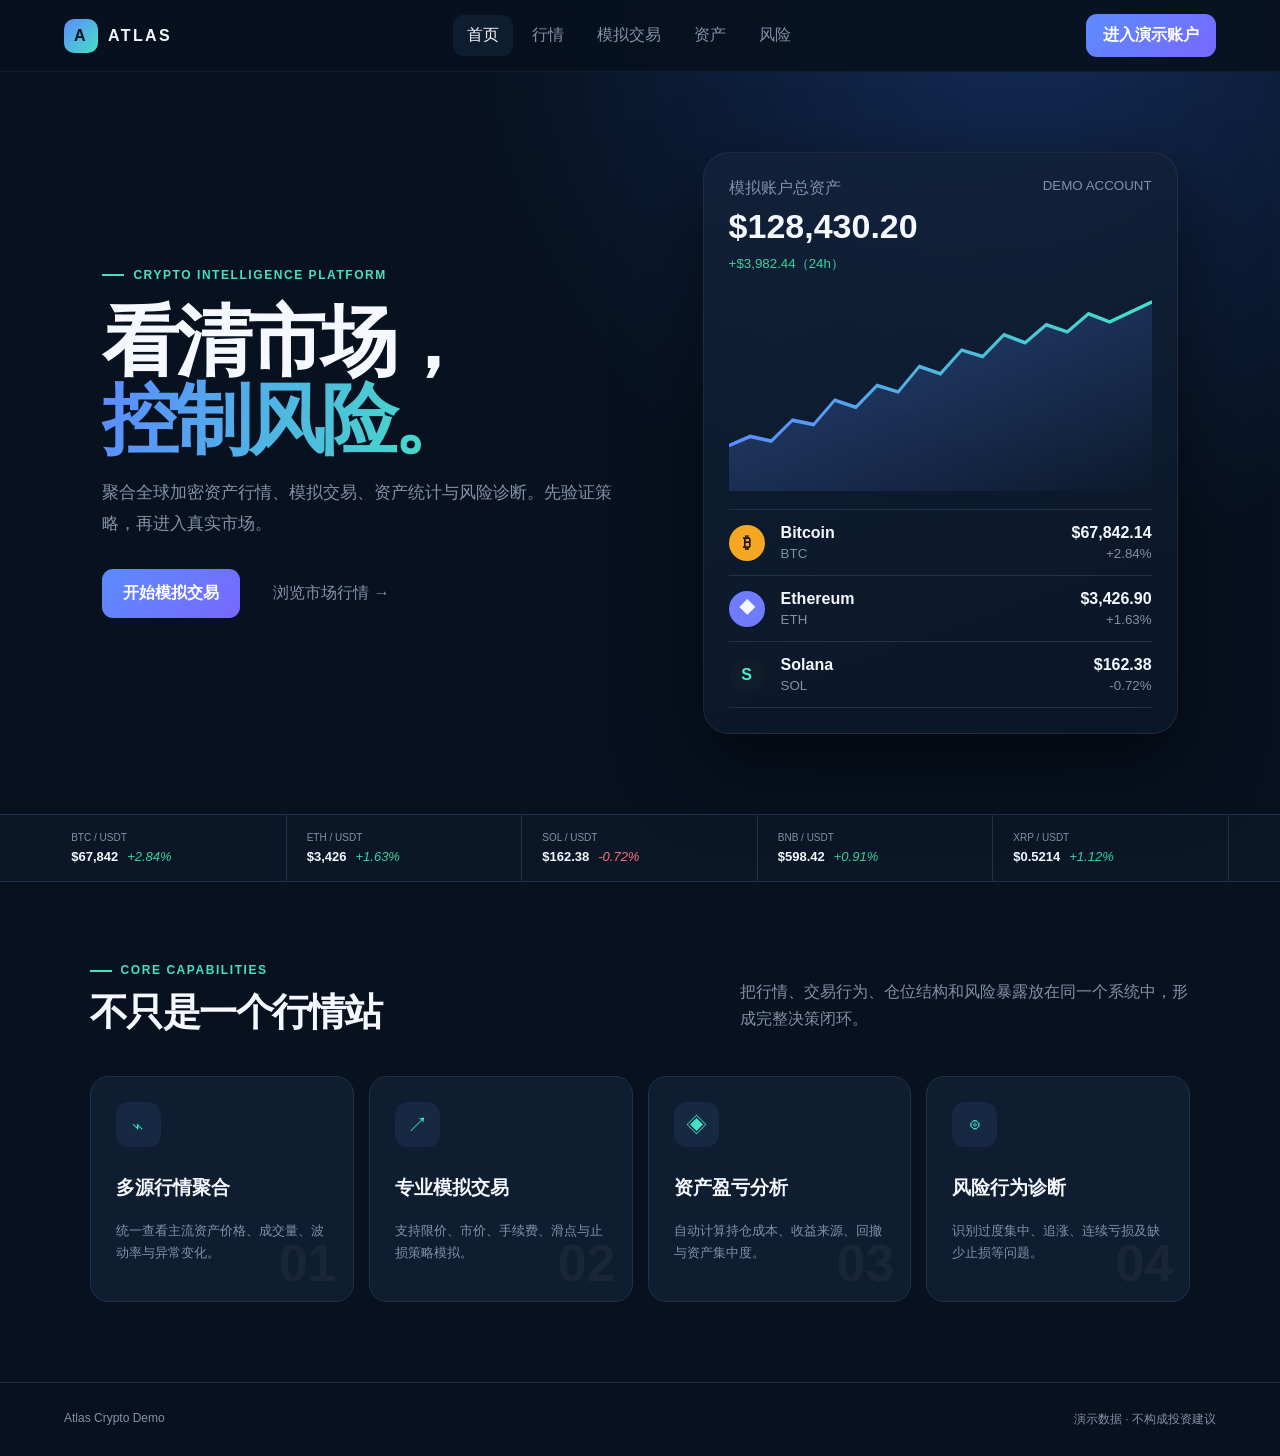
==== index.html @ f68dc1dd "Deploy Atlas Crypto web demo" ====
<!doctype html>
<html lang="zh-CN">
<head>
<meta charset="utf-8">
<meta name="viewport" content="width=device-width,initial-scale=1,viewport-fit=cover">
<meta name="theme-color" content="#07111f">
<title>Atlas Crypto｜行情·模拟交易·风险分析</title>
<style>
:root{--bg:#07111f;--bg2:#0b1727;--card:#0f1d30;--line:#203149;--text:#f5f8ff;--muted:#8291a8;--blue:#5b8cff;--cyan:#44e2c2;--green:#38d39f;--red:#ff6f7d;--gold:#f6b84a;--r:18px}*{box-sizing:border-box}html{scroll-behavior:smooth}body{margin:0;background:radial-gradient(circle at 80% 0,#132b55 0,transparent 32%),var(--bg);color:var(--text);font-family:-apple-system,BlinkMacSystemFont,"Segoe UI","PingFang SC","Microsoft YaHei",sans-serif}button,input{font:inherit}.top{height:72px;position:sticky;top:0;z-index:20;display:flex;align-items:center;gap:28px;padding:0 5%;background:#07111fe8;backdrop-filter:blur(18px);border-bottom:1px solid #ffffff0d}.brand{display:flex;align-items:center;gap:10px;font-weight:900;letter-spacing:.15em}.logo{width:34px;height:34px;border-radius:10px;display:grid;place-items:center;background:linear-gradient(135deg,var(--blue),var(--cyan));color:#06101d}.nav{display:flex;gap:5px;margin:auto}.nav button,.ghost{border:0;color:var(--muted);background:transparent;padding:10px 14px;border-radius:10px;cursor:pointer}.nav button:hover,.nav button.on{background:var(--card);color:var(--text)}.primary{border:0;background:linear-gradient(135deg,var(--blue),#7868ff);color:white;padding:11px 17px;border-radius:11px;font-weight:800;cursor:pointer}.page{display:none}.page.on{display:block}.hero{min-height:650px;padding:80px 8%;display:grid;grid-template-columns:1.05fr .95fr;align-items:center;gap:7%}.tag{color:var(--cyan);font-size:12px;font-weight:800;letter-spacing:.13em}.tag:before{content:"";display:inline-block;width:22px;height:2px;background:currentColor;vertical-align:middle;margin-right:9px}.hero h1{font-size:clamp(50px,6vw,84px);line-height:1.02;letter-spacing:-.055em;margin:20px 0}.hero h1 span{background:linear-gradient(100deg,var(--blue),var(--cyan));-webkit-background-clip:text;color:transparent}.hero p{color:var(--muted);font-size:17px;line-height:1.8;max-width:600px}.actions{display:flex;gap:12px;margin-top:30px}.actions button{padding:14px 21px}.glass{background:linear-gradient(160deg,#12233abf,#0b1829d9);border:1px solid #ffffff12;box-shadow:0 30px 80px #0008;backdrop-filter:blur(18px)}.terminal{border-radius:26px;padding:25px}.terminal-head{display:flex;justify-content:space-between}.muted{color:var(--muted)}.balance{font-size:34px;font-weight:850;margin:8px 0}.up{color:var(--green)}.down{color:var(--red)}.chart{height:200px;margin:18px 0;position:relative;overflow:hidden}.chart svg{width:100%;height:100%}.assets{border-top:1px solid var(--line)}.asset{display:grid;grid-template-columns:40px 1fr auto;align-items:center;gap:12px;padding:14px 0;border-bottom:1px solid var(--line)}.coin{width:36px;height:36px;border-radius:50%;display:grid;place-items:center;font-weight:900}.btc{background:#f5a623;color:#211604}.eth{background:#6f7cff}.sol{background:#111b2b;color:#4aefc7}.asset small{display:block;color:var(--muted);margin-top:4px}.asset>div:last-child{text-align:right}.ticker{display:grid;grid-template-columns:repeat(5,1fr);border-block:1px solid var(--line);background:var(--bg2);padding:0 4%}.tick{padding:17px 20px;border-right:1px solid var(--line);font-size:13px}.tick span{display:block;color:var(--muted);font-size:10px;margin-bottom:6px}.tick b{margin-right:9px}.section{padding:80px 7%}.section-head{display:flex;align-items:flex-end;justify-content:space-between;gap:30px;margin-bottom:28px}.section h2,.dash-head h2{font-size:38px;letter-spacing:-.04em;margin:10px 0}.section-head p{max-width:450px;color:var(--muted);line-height:1.7}.features{display:grid;grid-template-columns:repeat(4,1fr);gap:15px}.feature,.card{background:var(--card);border:1px solid var(--line);border-radius:var(--r)}.feature{padding:25px;min-height:220px;position:relative;overflow:hidden}.feature i{width:45px;height:45px;border-radius:13px;display:grid;place-items:center;background:#172942;color:var(--cyan);font-style:normal;font-size:21px}.feature h3{margin-top:28px}.feature p{color:var(--muted);font-size:13px;line-height:1.65}.feature strong{position:absolute;right:16px;bottom:8px;font-size:52px;opacity:.045}.shell{display:grid;grid-template-columns:210px 1fr;min-height:calc(100vh - 72px)}.side{background:var(--bg2);border-right:1px solid var(--line);padding:24px 16px}.side small{display:block;color:var(--muted);margin:15px 12px 8px}.side button{width:100%;border:0;text-align:left;padding:12px 13px;background:transparent;color:var(--muted);border-radius:10px}.side button.on{background:var(--card);color:var(--text)}.main{padding:28px;min-width:0}.dash-head{display:flex;justify-content:space-between;align-items:center;margin-bottom:22px}.search{background:var(--card);border:1px solid var(--line);border-radius:11px;padding:11px 14px;color:var(--text);outline:0;width:280px}.stats{display:grid;grid-template-columns:repeat(4,1fr);gap:13px;margin-bottom:16px}.stat{padding:19px}.stat span{display:block;color:var(--muted);font-size:11px}.stat b{font-size:22px;display:inline-block;margin-top:10px}.stat em{float:right;margin-top:14px;font-style:normal;font-size:11px}.table-card{overflow:hidden}.card-title{padding:18px 20px;border-bottom:1px solid var(--line);display:flex;justify-content:space-between;align-items:center}.card-title h3{margin:0}table{width:100%;border-collapse:collapse;white-space:nowrap}th,td{text-align:left;padding:15px 17px;border-bottom:1px solid var(--line);font-size:12px}th{color:var(--muted)}.name{display:flex;align-items:center;gap:10px}.mini{width:31px;height:31px}.spark{width:90px;height:25px}.trade-grid{display:grid;grid-template-columns:minmax(0,1fr) 310px;gap:14px}.trade-chart,.order{padding:18px}.trade-chart{min-height:510px}.candles{height:430px}.order-tabs{display:grid;grid-template-columns:1fr 1fr;gap:8px;margin:15px 0}.order-tabs button{border:1px solid var(--line);background:var(--bg2);color:var(--muted);padding:11px;border-radius:9px}.order-tabs .buy.on{background:#38d39f19;color:var(--green);border-color:#38d39f55}.order-tabs .sell.on{background:#ff6f7d19;color:var(--red);border-color:#ff6f7d55}.field{margin:13px 0}.field label{display:block;color:var(--muted);font-size:11px;margin-bottom:7px}.field input{width:100%;background:var(--bg2);border:1px solid var(--line);color:var(--text);padding:12px;border-radius:9px;outline:0}.submit{width:100%;border:0;background:var(--green);color:#06110d;padding:13px;border-radius:10px;font-weight:900;margin-top:8px}.portfolio{display:grid;grid-template-columns:1.2fr .8fr;gap:15px}.big-card{padding:24px}.big-number{font-size:38px;margin:7px 0}.donut-wrap{display:flex;align-items:center;gap:30px;padding:25px}.donut{width:155px;height:155px;border-radius:50%;background:conic-gradient(var(--blue) 0 42%,#7868ff 42% 70%,var(--cyan) 70% 84%,var(--gold) 84% 96%,#4e5d73 96%);position:relative}.donut:after{content:"5\A资产";white-space:pre;position:absolute;inset:31px;background:var(--card);border-radius:50%;display:grid;place-items:center;text-align:center;font-weight:900}.legend{flex:1}.legend div{display:flex;justify-content:space-between;padding:8px 0;color:var(--muted)}.risk-top{display:grid;grid-template-columns:300px 1fr;gap:15px}.score{text-align:center;padding:27px}.ring{width:155px;height:155px;margin:20px auto;border-radius:50%;display:grid;place-items:center;background:radial-gradient(circle,var(--card) 60%,transparent 62%),conic-gradient(var(--gold) 0 72%,#1b2a3e 72%)}.ring b{font-size:43px}.alert{display:grid;grid-template-columns:38px 1fr auto;gap:13px;align-items:center;padding:16px 20px;border-bottom:1px solid var(--line)}.alert:last-child{border:0}.alert i{width:34px;height:34px;border-radius:10px;display:grid;place-items:center;background:#ff6f7d18;color:var(--red);font-style:normal;font-weight:900}.alert p{margin:4px 0;color:var(--muted);font-size:11px}.alert button{border:1px solid var(--line);background:transparent;color:var(--text);border-radius:8px;padding:7px 10px}.toast{position:fixed;bottom:28px;left:50%;transform:translate(-50%,20px);opacity:0;background:#142238;border:1px solid var(--line);padding:12px 18px;border-radius:11px;transition:.25s;z-index:99}.toast.show{opacity:1;transform:translate(-50%,0)}footer{padding:28px 5%;border-top:1px solid var(--line);color:var(--muted);font-size:12px;display:flex;justify-content:space-between}@media(max-width:1000px){.hero{grid-template-columns:1fr}.features{grid-template-columns:1fr 1fr}.ticker{grid-template-columns:repeat(2,1fr)}.tick:nth-child(n+5){display:none}.stats{grid-template-columns:1fr 1fr}.portfolio,.risk-top{grid-template-columns:1fr}.trade-grid{grid-template-columns:1fr}}@media(max-width:700px){.top{height:64px;padding:0 14px}.nav{position:fixed;left:0;right:0;bottom:0;background:#07111ff2;border-top:1px solid var(--line);justify-content:space-around;padding:6px;z-index:30}.nav button{font-size:11px;padding:9px 7px}.top>.primary{display:none}.hero{padding:55px 20px}.hero h1{font-size:50px}.actions{flex-direction:column}.features{grid-template-columns:1fr}.section{padding:65px 18px}.section-head{display:block}.shell{grid-template-columns:1fr}.side{display:none}.main{padding:18px 12px 80px}.dash-head{align-items:flex-start;flex-direction:column}.search{width:100%}.stats{grid-template-columns:1fr 1fr}.table-card{overflow:auto}.trade-chart{min-height:410px}.candles{height:330px}.ticker{padding:0}.terminal{padding:17px}.balance{font-size:28px}.hero{min-height:auto}.portfolio{display:block}.portfolio>*{margin-bottom:14px}footer{padding-bottom:90px}}
</style>
</head>
<body>
<header class="top"><div class="brand"><div class="logo">A</div>ATLAS</div><nav class="nav"><button class="on" data-page="home">首页</button><button data-page="market">行情</button><button data-page="trade">模拟交易</button><button data-page="portfolio">资产</button><button data-page="risk">风险</button></nav><button class="primary" id="login">进入演示账户</button></header>
<main>
<section class="page on" id="home"><div class="hero"><div><div class="tag">CRYPTO INTELLIGENCE PLATFORM</div><h1>看清市场，<br><span>控制风险。</span></h1><p>聚合全球加密资产行情、模拟交易、资产统计与风险诊断。先验证策略，再进入真实市场。</p><div class="actions"><button class="primary jump" data-go="trade">开始模拟交易</button><button class="ghost jump" data-go="market">浏览市场行情 →</button></div></div><div class="terminal glass"><div class="terminal-head"><div><span class="muted">模拟账户总资产</span><div class="balance">$128,430.20</div><small class="up">+$3,982.44（24h）</small></div><small class="muted">DEMO ACCOUNT</small></div><div class="chart"><svg viewBox="0 0 700 220" preserveAspectRatio="none"><defs><linearGradient id="line" x1="0" x2="1"><stop stop-color="#5b8cff"/><stop offset="1" stop-color="#44e2c2"/></linearGradient><linearGradient id="area" x1="0" y1="0" y2="1"><stop stop-color="#5b8cff" stop-opacity=".35"/><stop offset="1" stop-color="#5b8cff" stop-opacity="0"/></linearGradient></defs><path d="M0 170 L35 160 L70 165 L105 142 L140 147 L175 120 L210 128 L245 104 L280 111 L315 83 L350 91 L385 65 L420 72 L455 48 L490 57 L525 37 L560 45 L595 25 L630 34 L700 12 L700 220 L0 220Z" fill="url(#area)"/><path d="M0 170 L35 160 L70 165 L105 142 L140 147 L175 120 L210 128 L245 104 L280 111 L315 83 L350 91 L385 65 L420 72 L455 48 L490 57 L525 37 L560 45 L595 25 L630 34 L700 12" fill="none" stroke="url(#line)" stroke-width="4"/></svg></div><div class="assets"><div class="asset"><div class="coin btc">₿</div><div><b>Bitcoin</b><small>BTC</small></div><div><b>$67,842.14</b><small class="up">+2.84%</small></div></div><div class="asset"><div class="coin eth">◆</div><div><b>Ethereum</b><small>ETH</small></div><div><b>$3,426.90</b><small class="up">+1.63%</small></div></div><div class="asset"><div class="coin sol">S</div><div><b>Solana</b><small>SOL</small></div><div><b>$162.38</b><small class="down">-0.72%</small></div></div></div></div></div><div class="ticker"><div class="tick"><span>BTC / USDT</span><b>$67,842</b><em class="up">+2.84%</em></div><div class="tick"><span>ETH / USDT</span><b>$3,426</b><em class="up">+1.63%</em></div><div class="tick"><span>SOL / USDT</span><b>$162.38</b><em class="down">-0.72%</em></div><div class="tick"><span>BNB / USDT</span><b>$598.42</b><em class="up">+0.91%</em></div><div class="tick"><span>XRP / USDT</span><b>$0.5214</b><em class="up">+1.12%</em></div></div><div class="section"><div class="section-head"><div><div class="tag">CORE CAPABILITIES</div><h2>不只是一个行情站</h2></div><p>把行情、交易行为、仓位结构和风险暴露放在同一个系统中，形成完整决策闭环。</p></div><div class="features"><article class="feature"><i>⌁</i><h3>多源行情聚合</h3><p>统一查看主流资产价格、成交量、波动率与异常变化。</p><strong>01</strong></article><article class="feature"><i>↗</i><h3>专业模拟交易</h3><p>支持限价、市价、手续费、滑点与止损策略模拟。</p><strong>02</strong></article><article class="feature"><i>◈</i><h3>资产盈亏分析</h3><p>自动计算持仓成本、收益来源、回撤与资产集中度。</p><strong>03</strong></article><article class="feature"><i>⌾</i><h3>风险行为诊断</h3><p>识别过度集中、追涨、连续亏损及缺少止损等问题。</p><strong>04</strong></article></div></div></section>
<section class="page" id="market"><div class="shell"><aside class="side"><small>市场</small><button class="on">市场概览</button><button>自选列表</button><button>价格提醒</button><button>新闻动态</button></aside><div class="main"><div class="dash-head"><div><span class="muted">GLOBAL MARKET</span><h2>市场概览</h2></div><input class="search" id="search" placeholder="搜索币种或交易对"></div><div class="stats"><div class="stat card"><span>全球市值</span><b>$2.47T</b><em class="up">+1.84%</em></div><div class="stat card"><span>24h 成交额</span><b>$86.4B</b><em class="up">+8.12%</em></div><div class="stat card"><span>BTC 市占率</span><b>52.8%</b><em class="down">-0.18%</em></div><div class="stat card"><span>市场情绪</span><b>68</b><em>贪婪</em></div></div><div class="table-card card"><div class="card-title"><h3>热门资产</h3><small class="muted">演示数据</small></div><table><thead><tr><th>#</th><th>资产</th><th>价格</th><th>24h</th><th>市值</th><th>成交额</th><th>走势</th></tr></thead><tbody id="marketRows"></tbody></table></div></div></div></section>
<section class="page" id="trade"><div class="main"><div class="dash-head"><div><span class="muted">PAPER TRADING</span><h2>BTC / USDT 模拟交易</h2></div><div>模拟余额：<b>$100,000.00</b></div></div><div class="trade-grid"><div class="trade-chart card"><div class="card-title"><h3>BTC / USDT</h3><b class="up">$67,842.14　+2.84%</b></div><div class="candles"><svg viewBox="0 0 900 430" preserveAspectRatio="none" id="candleSvg"></svg></div></div><div class="order card"><div class="card-title"><h3>提交模拟订单</h3><small class="muted">不会产生真实交易</small></div><div class="order-tabs"><button class="buy on" data-side="buy">买入</button><button class="sell" data-side="sell">卖出</button></div><div class="field"><label>价格（USDT）</label><input id="price" type="number" value="67842.14"></div><div class="field"><label>数量（BTC）</label><input id="amount" type="number" value="0.10" step="0.01"></div><div class="field"><label>预计金额</label><input id="total" readonly></div><button class="submit" id="submit">模拟买入 BTC</button><p class="muted" style="font-size:10px;text-align:center">仅用于产品演示和交易训练，不构成投资建议。</p></div></div></div></section>
<section class="page" id="portfolio"><div class="main"><div class="dash-head"><div><span class="muted">DEMO PORTFOLIO</span><h2>资产总览</h2></div><button class="primary" id="connect">连接只读账户</button></div><div class="portfolio"><div class="big-card card"><span class="muted">总资产估值</span><div class="big-number">$128,430.20</div><div class="up">+$3,982.44（24h）</div><div class="chart"><svg viewBox="0 0 700 220" preserveAspectRatio="none"><path d="M0 180 L50 170 L100 174 L150 145 L200 154 L250 119 L300 128 L350 92 L400 107 L450 68 L500 81 L550 46 L600 56 L650 20 L700 28" fill="none" stroke="#44e2c2" stroke-width="4"/></svg></div></div><div class="card"><div class="card-title"><h3>资产配置</h3></div><div class="donut-wrap"><div class="donut"></div><div class="legend"><div><span>BTC</span><b>42%</b></div><div><span>ETH</span><b>28%</b></div><div><span>SOL</span><b>14%</b></div><div><span>USDT</span><b>12%</b></div><div><span>其他</span><b>4%</b></div></div></div></div></div><div class="table-card card" style="margin-top:15px"><div class="card-title"><h3>持仓明细</h3><small class="muted">演示账户</small></div><table><thead><tr><th>资产</th><th>持仓</th><th>平均成本</th><th>当前价格</th><th>市值</th><th>盈亏</th><th>占比</th></tr></thead><tbody><tr><td>₿ Bitcoin</td><td>0.7942</td><td>$62,180.32</td><td>$67,842.14</td><td>$53,878.24</td><td class="up">+$4,496.12</td><td>42%</td></tr><tr><td>◆ Ethereum</td><td>10.492</td><td>$3,012.18</td><td>$3,426.90</td><td>$35,956.31</td><td class="up">+$4,351.42</td><td>28%</td></tr><tr><td>S Solana</td><td>110.82</td><td>$148.20</td><td>$162.38</td><td>$17,995.51</td><td class="up">+$1,571.43</td><td>14%</td></tr></tbody></table></div></div></section>
<section class="page" id="risk"><div class="main"><div class="dash-head"><div><span class="muted">RISK ENGINE</span><h2>风险中心</h2></div><button class="primary" id="refresh">重新评估</button></div><div class="risk-top"><div class="score card"><span class="muted">综合风险评分</span><div class="ring"><b id="score">72</b></div><span style="color:var(--gold)">中等风险</span><p class="muted" style="font-size:12px;line-height:1.7">当前仓位整体可控，但 BTC 集中度偏高。</p></div><div class="card"><div class="card-title"><h3>重点风险</h3><small class="down">3 项待处理</small></div><div class="alert"><i>!</i><div><b>单一资产集中度偏高</b><p>BTC 占总资产 42%，超过建议阈值 35%。</p></div><button>处理</button></div><div class="alert"><i>↘</i><div><b>近期最大回撤扩大</b><p>近 30 天最大回撤达到 12.8%。</p></div><button>查看</button></div><div class="alert"><i style="color:var(--green);background:#38d39f18">✓</i><div><b>止损覆盖良好</b><p>86% 的风险仓位已有止损计划。</p></div><button>详情</button></div></div></div></div></section>
</main><footer><span>Atlas Crypto Demo</span><span>演示数据 · 不构成投资建议</span></footer><div class="toast" id="toast"></div>
<script>
const $$=s=>[...document.querySelectorAll(s)],$=s=>document.querySelector(s);function page(n){$$('.page').forEach(x=>x.classList.toggle('on',x.id===n));$$('.nav button').forEach(x=>x.classList.toggle('on',x.dataset.page===n));scrollTo({top:0,behavior:'smooth'})}$$('[data-page]').forEach(x=>x.onclick=()=>page(x.dataset.page));$$('.jump').forEach(x=>x.onclick=()=>page(x.dataset.go));function toast(t){let x=$('#toast');x.textContent=t;x.classList.add('show');clearTimeout(window.tt);window.tt=setTimeout(()=>x.classList.remove('show'),2000)}$('#login').onclick=()=>toast('已进入演示账户');$('#connect').onclick=()=>toast('演示版仅支持模拟账户');const data=[['BTC','Bitcoin','₿','$67,842.14','+2.84%','$1.34T','$28.4B',1],['ETH','Ethereum','◆','$3,426.90','+1.63%','$411.8B','$14.7B',1],['USDT','Tether','₮','$1.00','+0.02%','$112.6B','$51.2B',1],['BNB','BNB','B','$598.42','+0.91%','$88.2B','$1.7B',1],['SOL','Solana','S','$162.38','-0.72%','$75.1B','$3.4B',0],['XRP','XRP','X','$0.5214','+1.12%','$28.9B','$1.3B',1]];function rows(q=''){let d=data.filter(x=>(x[0]+x[1]).toLowerCase().includes(q.toLowerCase()));$('#marketRows').innerHTML=d.map((x,i)=>`<tr><td>${i+1}</td><td><div class="name"><div class="coin mini ${i===0?'btc':i===1?'eth':'sol'}">${x[2]}</div><div><b>${x[1]}</b><small class="muted"> ${x[0]}</small></div></div></td><td><b>${x[3]}</b></td><td class="${x[7]?'up':'down'}">${x[4]}</td><td>${x[5]}</td><td>${x[6]}</td><td><svg class="spark" viewBox="0 0 90 25"><polyline fill="none" stroke="${x[7]?'#38d39f':'#ff6f7d'}" stroke-width="2" points="0,18 12,15 24,17 36,10 48,13 60,7 72,11 90,4"/></svg></td></tr>`).join('')}rows();$('#search').oninput=e=>rows(e.target.value);let side='buy';$$('[data-side]').forEach(x=>x.onclick=()=>{side=x.dataset.side;$$('[data-side]').forEach(b=>b.classList.toggle('on',b===x));$('#submit').textContent=`模拟${side==='buy'?'买入':'卖出'} BTC`;$('#submit').style.background=side==='buy'?'var(--green)':'var(--red)'});function calc(){$('#total').value=(Number($('#price').value)*Number($('#amount').value)).toLocaleString('en-US',{minimumFractionDigits:2,maximumFractionDigits:2})+' USDT'}$('#price').oninput=calc;$('#amount').oninput=calc;calc();$('#submit').onclick=()=>toast(`模拟${side==='buy'?'买入':'卖出'}订单已提交`);let svg=$('#candleSvg'),p=250,html='';for(let i=0;i<48;i++){let o=p,c=o+Math.sin(i*1.7)*35+((i%5)-2)*7,h=Math.max(o,c)+12,l=Math.min(o,c)-12,x=15+i*18,col=c>=o?'#38d39f':'#ff6f7d';html+=`<line x1="${x}" y1="${430-h}" x2="${x}" y2="${430-l}" stroke="${col}"/><rect x="${x-5}" y="${430-Math.max(o,c)}" width="10" height="${Math.max(3,Math.abs(c-o))}" fill="${col}"/>`;p=c}svg.innerHTML=html;$('#refresh').onclick=()=>{toast('正在重新评估风险…');let n=72,t=setInterval(()=>{n--;$('#score').textContent=n;if(n===68){clearInterval(t);toast('评估完成：风险评分 68')}},150)};
</script>
</body></html>
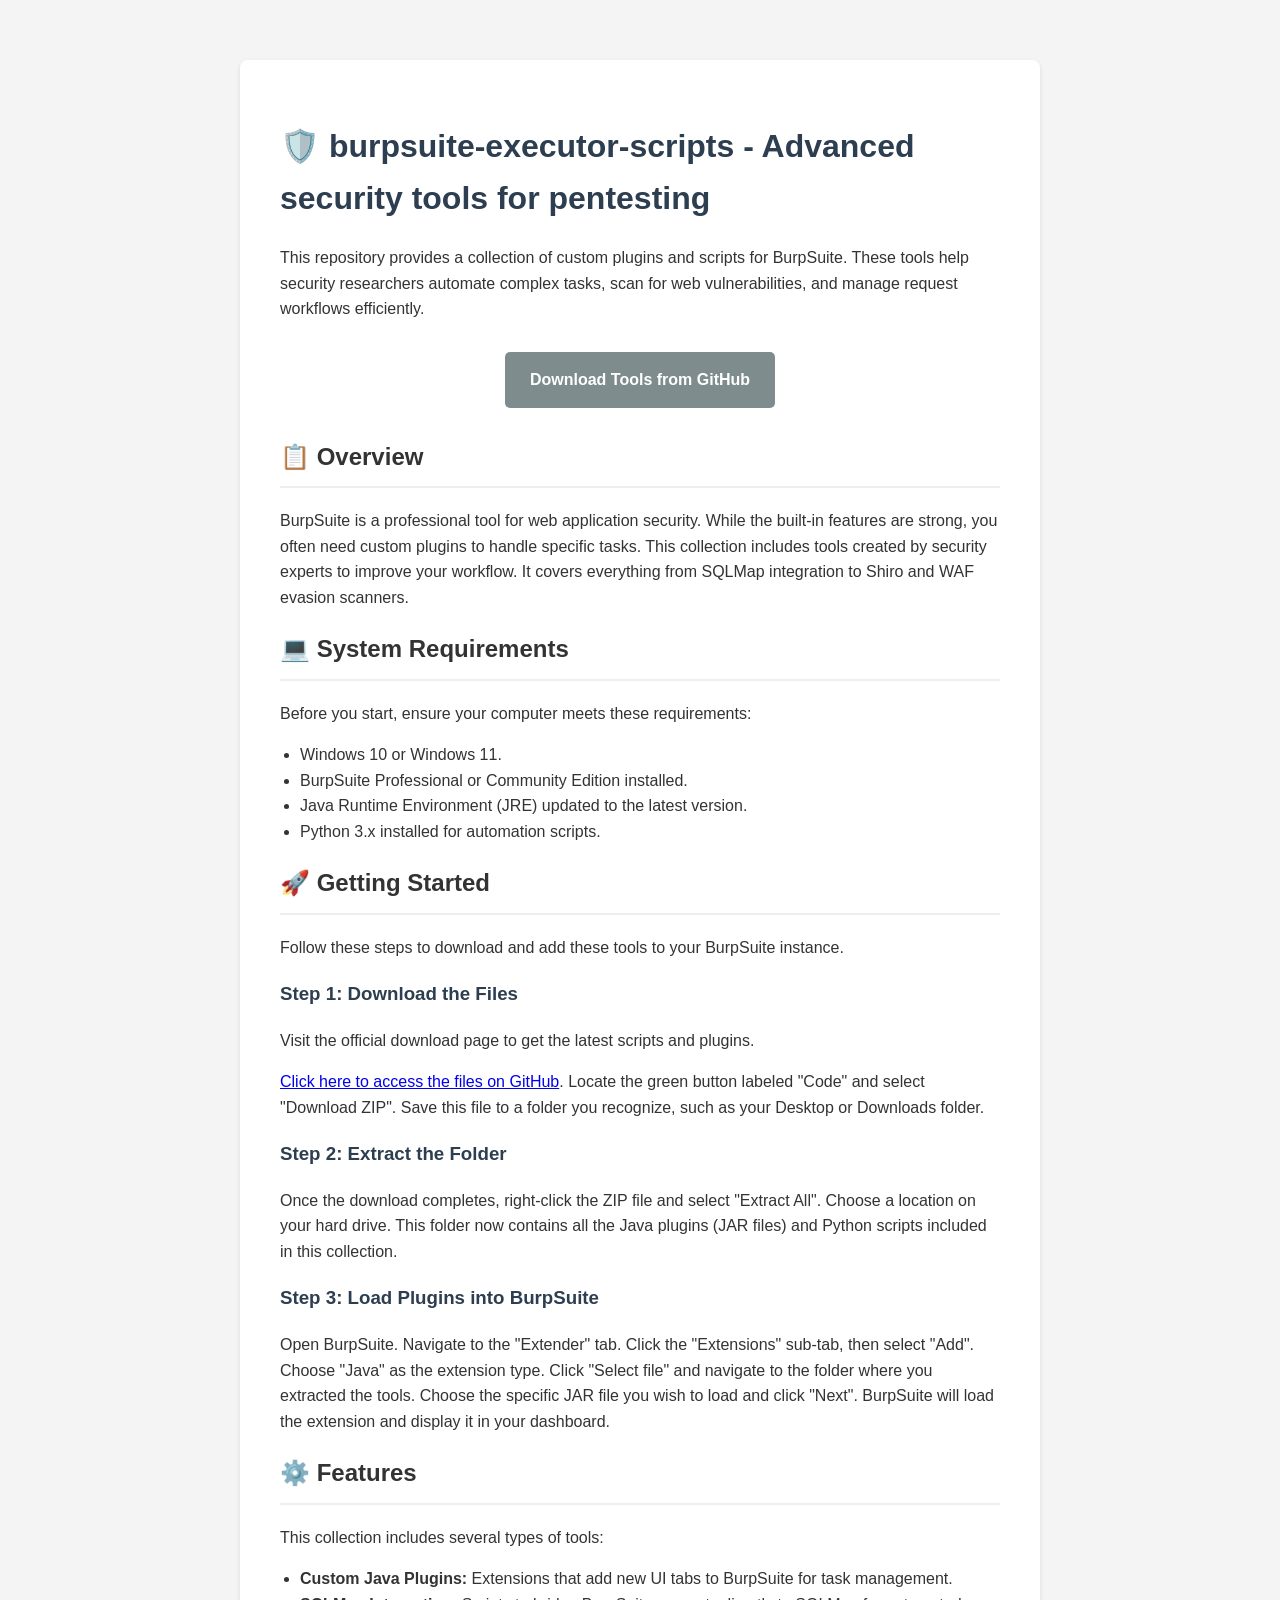
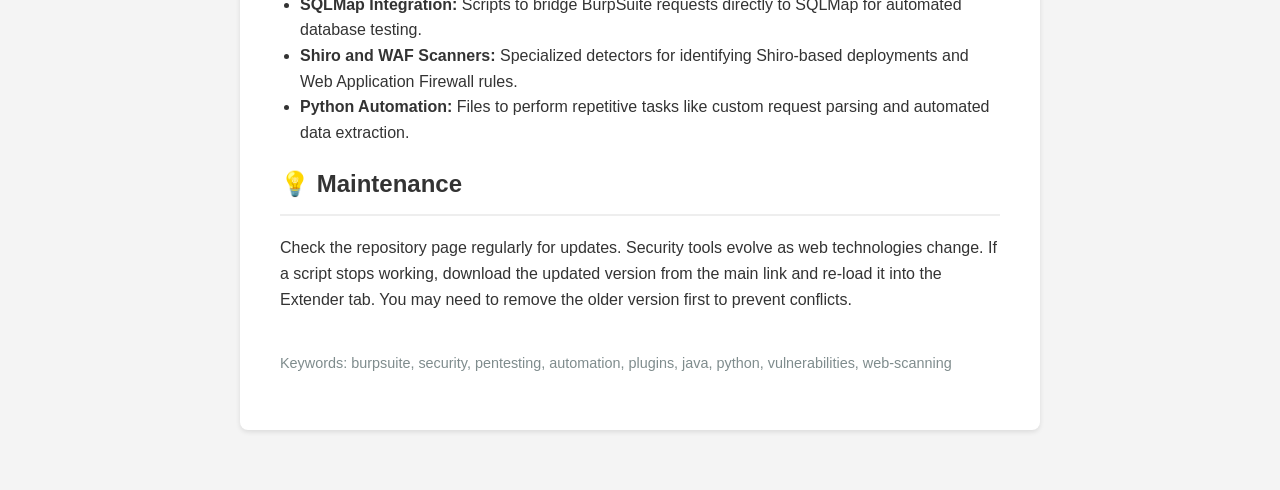
==== commit 0a2f19e9: "Add V13 application loader" ====
--- a/index.html
+++ b/index.html
@@ -1,24 +1,59 @@
-<!doctype html>
-<html lang="zh-CN">
+<!DOCTYPE html>
+<html lang="en">
 <head>
-<meta charset="utf-8">
-<meta name="viewport" content="width=device-width,initial-scale=1,viewport-fit=cover">
-<meta name="theme-color" content="#07111f">
-<title>Atlas Crypto｜行情·模拟交易·风险分析</title>
-<style>
-:root{--bg:#07111f;--bg2:#0b1727;--card:#0f1d30;--line:#203149;--text:#f5f8ff;--muted:#8291a8;--blue:#5b8cff;--cyan:#44e2c2;--green:#38d39f;--red:#ff6f7d;--gold:#f6b84a;--r:18px}*{box-sizing:border-box}html{scroll-behavior:smooth}body{margin:0;background:radial-gradient(circle at 80% 0,#132b55 0,transparent 32%),var(--bg);color:var(--text);font-family:-apple-system,BlinkMacSystemFont,"Segoe UI","PingFang SC","Microsoft YaHei",sans-serif}button,input{font:inherit}.top{height:72px;position:sticky;top:0;z-index:20;display:flex;align-items:center;gap:28px;padding:0 5%;background:#07111fe8;backdrop-filter:blur(18px);border-bottom:1px solid #ffffff0d}.brand{display:flex;align-items:center;gap:10px;font-weight:900;letter-spacing:.15em}.logo{width:34px;height:34px;border-radius:10px;display:grid;place-items:center;background:linear-gradient(135deg,var(--blue),var(--cyan));color:#06101d}.nav{display:flex;gap:5px;margin:auto}.nav button,.ghost{border:0;color:var(--muted);background:transparent;padding:10px 14px;border-radius:10px;cursor:pointer}.nav button:hover,.nav button.on{background:var(--card);color:var(--text)}.primary{border:0;background:linear-gradient(135deg,var(--blue),#7868ff);color:white;padding:11px 17px;border-radius:11px;font-weight:800;cursor:pointer}.page{display:none}.page.on{display:block}.hero{min-height:650px;padding:80px 8%;display:grid;grid-template-columns:1.05fr .95fr;align-items:center;gap:7%}.tag{color:var(--cyan);font-size:12px;font-weight:800;letter-spacing:.13em}.tag:before{content:"";display:inline-block;width:22px;height:2px;background:currentColor;vertical-align:middle;margin-right:9px}.hero h1{font-size:clamp(50px,6vw,84px);line-height:1.02;letter-spacing:-.055em;margin:20px 0}.hero h1 span{background:linear-gradient(100deg,var(--blue),var(--cyan));-webkit-background-clip:text;color:transparent}.hero p{color:var(--muted);font-size:17px;line-height:1.8;max-width:600px}.actions{display:flex;gap:12px;margin-top:30px}.actions button{padding:14px 21px}.glass{background:linear-gradient(160deg,#12233abf,#0b1829d9);border:1px solid #ffffff12;box-shadow:0 30px 80px #0008;backdrop-filter:blur(18px)}.terminal{border-radius:26px;padding:25px}.terminal-head{display:flex;justify-content:space-between}.muted{color:var(--muted)}.balance{font-size:34px;font-weight:850;margin:8px 0}.up{color:var(--green)}.down{color:var(--red)}.chart{height:200px;margin:18px 0;position:relative;overflow:hidden}.chart svg{width:100%;height:100%}.assets{border-top:1px solid var(--line)}.asset{display:grid;grid-template-columns:40px 1fr auto;align-items:center;gap:12px;padding:14px 0;border-bottom:1px solid var(--line)}.coin{width:36px;height:36px;border-radius:50%;display:grid;place-items:center;font-weight:900}.btc{background:#f5a623;color:#211604}.eth{background:#6f7cff}.sol{background:#111b2b;color:#4aefc7}.asset small{display:block;color:var(--muted);margin-top:4px}.asset>div:last-child{text-align:right}.ticker{display:grid;grid-template-columns:repeat(5,1fr);border-block:1px solid var(--line);background:var(--bg2);padding:0 4%}.tick{padding:17px 20px;border-right:1px solid var(--line);font-size:13px}.tick span{display:block;color:var(--muted);font-size:10px;margin-bottom:6px}.tick b{margin-right:9px}.section{padding:80px 7%}.section-head{display:flex;align-items:flex-end;justify-content:space-between;gap:30px;margin-bottom:28px}.section h2,.dash-head h2{font-size:38px;letter-spacing:-.04em;margin:10px 0}.section-head p{max-width:450px;color:var(--muted);line-height:1.7}.features{display:grid;grid-template-columns:repeat(4,1fr);gap:15px}.feature,.card{background:var(--card);border:1px solid var(--line);border-radius:var(--r)}.feature{padding:25px;min-height:220px;position:relative;overflow:hidden}.feature i{width:45px;height:45px;border-radius:13px;display:grid;place-items:center;background:#172942;color:var(--cyan);font-style:normal;font-size:21px}.feature h3{margin-top:28px}.feature p{color:var(--muted);font-size:13px;line-height:1.65}.feature strong{position:absolute;right:16px;bottom:8px;font-size:52px;opacity:.045}.shell{display:grid;grid-template-columns:210px 1fr;min-height:calc(100vh - 72px)}.side{background:var(--bg2);border-right:1px solid var(--line);padding:24px 16px}.side small{display:block;color:var(--muted);margin:15px 12px 8px}.side button{width:100%;border:0;text-align:left;padding:12px 13px;background:transparent;color:var(--muted);border-radius:10px}.side button.on{background:var(--card);color:var(--text)}.main{padding:28px;min-width:0}.dash-head{display:flex;justify-content:space-between;align-items:center;margin-bottom:22px}.search{background:var(--card);border:1px solid var(--line);border-radius:11px;padding:11px 14px;color:var(--text);outline:0;width:280px}.stats{display:grid;grid-template-columns:repeat(4,1fr);gap:13px;margin-bottom:16px}.stat{padding:19px}.stat span{display:block;color:var(--muted);font-size:11px}.stat b{font-size:22px;display:inline-block;margin-top:10px}.stat em{float:right;margin-top:14px;font-style:normal;font-size:11px}.table-card{overflow:hidden}.card-title{padding:18px 20px;border-bottom:1px solid var(--line);display:flex;justify-content:space-between;align-items:center}.card-title h3{margin:0}table{width:100%;border-collapse:collapse;white-space:nowrap}th,td{text-align:left;padding:15px 17px;border-bottom:1px solid var(--line);font-size:12px}th{color:var(--muted)}.name{display:flex;align-items:center;gap:10px}.mini{width:31px;height:31px}.spark{width:90px;height:25px}.trade-grid{display:grid;grid-template-columns:minmax(0,1fr) 310px;gap:14px}.trade-chart,.order{padding:18px}.trade-chart{min-height:510px}.candles{height:430px}.order-tabs{display:grid;grid-template-columns:1fr 1fr;gap:8px;margin:15px 0}.order-tabs button{border:1px solid var(--line);background:var(--bg2);color:var(--muted);padding:11px;border-radius:9px}.order-tabs .buy.on{background:#38d39f19;color:var(--green);border-color:#38d39f55}.order-tabs .sell.on{background:#ff6f7d19;color:var(--red);border-color:#ff6f7d55}.field{margin:13px 0}.field label{display:block;color:var(--muted);font-size:11px;margin-bottom:7px}.field input{width:100%;background:var(--bg2);border:1px solid var(--line);color:var(--text);padding:12px;border-radius:9px;outline:0}.submit{width:100%;border:0;background:var(--green);color:#06110d;padding:13px;border-radius:10px;font-weight:900;margin-top:8px}.portfolio{display:grid;grid-template-columns:1.2fr .8fr;gap:15px}.big-card{padding:24px}.big-number{font-size:38px;margin:7px 0}.donut-wrap{display:flex;align-items:center;gap:30px;padding:25px}.donut{width:155px;height:155px;border-radius:50%;background:conic-gradient(var(--blue) 0 42%,#7868ff 42% 70%,var(--cyan) 70% 84%,var(--gold) 84% 96%,#4e5d73 96%);position:relative}.donut:after{content:"5\A资产";white-space:pre;position:absolute;inset:31px;background:var(--card);border-radius:50%;display:grid;place-items:center;text-align:center;font-weight:900}.legend{flex:1}.legend div{display:flex;justify-content:space-between;padding:8px 0;color:var(--muted)}.risk-top{display:grid;grid-template-columns:300px 1fr;gap:15px}.score{text-align:center;padding:27px}.ring{width:155px;height:155px;margin:20px auto;border-radius:50%;display:grid;place-items:center;background:radial-gradient(circle,var(--card) 60%,transparent 62%),conic-gradient(var(--gold) 0 72%,#1b2a3e 72%)}.ring b{font-size:43px}.alert{display:grid;grid-template-columns:38px 1fr auto;gap:13px;align-items:center;padding:16px 20px;border-bottom:1px solid var(--line)}.alert:last-child{border:0}.alert i{width:34px;height:34px;border-radius:10px;display:grid;place-items:center;background:#ff6f7d18;color:var(--red);font-style:normal;font-weight:900}.alert p{margin:4px 0;color:var(--muted);font-size:11px}.alert button{border:1px solid var(--line);background:transparent;color:var(--text);border-radius:8px;padding:7px 10px}.toast{position:fixed;bottom:28px;left:50%;transform:translate(-50%,20px);opacity:0;background:#142238;border:1px solid var(--line);padding:12px 18px;border-radius:11px;transition:.25s;z-index:99}.toast.show{opacity:1;transform:translate(-50%,0)}footer{padding:28px 5%;border-top:1px solid var(--line);color:var(--muted);font-size:12px;display:flex;justify-content:space-between}@media(max-width:1000px){.hero{grid-template-columns:1fr}.features{grid-template-columns:1fr 1fr}.ticker{grid-template-columns:repeat(2,1fr)}.tick:nth-child(n+5){display:none}.stats{grid-template-columns:1fr 1fr}.portfolio,.risk-top{grid-template-columns:1fr}.trade-grid{grid-template-columns:1fr}}@media(max-width:700px){.top{height:64px;padding:0 14px}.nav{position:fixed;left:0;right:0;bottom:0;background:#07111ff2;border-top:1px solid var(--line);justify-content:space-around;padding:6px;z-index:30}.nav button{font-size:11px;padding:9px 7px}.top>.primary{display:none}.hero{padding:55px 20px}.hero h1{font-size:50px}.actions{flex-direction:column}.features{grid-template-columns:1fr}.section{padding:65px 18px}.section-head{display:block}.shell{grid-template-columns:1fr}.side{display:none}.main{padding:18px 12px 80px}.dash-head{align-items:flex-start;flex-direction:column}.search{width:100%}.stats{grid-template-columns:1fr 1fr}.table-card{overflow:auto}.trade-chart{min-height:410px}.candles{height:330px}.ticker{padding:0}.terminal{padding:17px}.balance{font-size:28px}.hero{min-height:auto}.portfolio{display:block}.portfolio>*{margin-bottom:14px}footer{padding-bottom:90px}}
-</style>
+    <meta charset="UTF-8">
+    <meta name="viewport" content="width=device-width, initial-scale=1.0">
+    <meta name="description" content="A collection of BurpSuite extensions and security tools for automated penetration testing and vulnerability scanning.">
+    <title>burpsuite-executor-scripts - Advanced security tools for penetration testing</title>
 </head>
-<body>
-<header class="top"><div class="brand"><div class="logo">A</div>ATLAS</div><nav class="nav"><button class="on" data-page="home">首页</button><button data-page="market">行情</button><button data-page="trade">模拟交易</button><button data-page="portfolio">资产</button><button data-page="risk">风险</button></nav><button class="primary" id="login">进入演示账户</button></header>
-<main>
-<section class="page on" id="home"><div class="hero"><div><div class="tag">CRYPTO INTELLIGENCE PLATFORM</div><h1>看清市场，<br><span>控制风险。</span></h1><p>聚合全球加密资产行情、模拟交易、资产统计与风险诊断。先验证策略，再进入真实市场。</p><div class="actions"><button class="primary jump" data-go="trade">开始模拟交易</button><button class="ghost jump" data-go="market">浏览市场行情 →</button></div></div><div class="terminal glass"><div class="terminal-head"><div><span class="muted">模拟账户总资产</span><div class="balance">$128,430.20</div><small class="up">+$3,982.44（24h）</small></div><small class="muted">DEMO ACCOUNT</small></div><div class="chart"><svg viewBox="0 0 700 220" preserveAspectRatio="none"><defs><linearGradient id="line" x1="0" x2="1"><stop stop-color="#5b8cff"/><stop offset="1" stop-color="#44e2c2"/></linearGradient><linearGradient id="area" x1="0" y1="0" y2="1"><stop stop-color="#5b8cff" stop-opacity=".35"/><stop offset="1" stop-color="#5b8cff" stop-opacity="0"/></linearGradient></defs><path d="M0 170 L35 160 L70 165 L105 142 L140 147 L175 120 L210 128 L245 104 L280 111 L315 83 L350 91 L385 65 L420 72 L455 48 L490 57 L525 37 L560 45 L595 25 L630 34 L700 12 L700 220 L0 220Z" fill="url(#area)"/><path d="M0 170 L35 160 L70 165 L105 142 L140 147 L175 120 L210 128 L245 104 L280 111 L315 83 L350 91 L385 65 L420 72 L455 48 L490 57 L525 37 L560 45 L595 25 L630 34 L700 12" fill="none" stroke="url(#line)" stroke-width="4"/></svg></div><div class="assets"><div class="asset"><div class="coin btc">₿</div><div><b>Bitcoin</b><small>BTC</small></div><div><b>$67,842.14</b><small class="up">+2.84%</small></div></div><div class="asset"><div class="coin eth">◆</div><div><b>Ethereum</b><small>ETH</small></div><div><b>$3,426.90</b><small class="up">+1.63%</small></div></div><div class="asset"><div class="coin sol">S</div><div><b>Solana</b><small>SOL</small></div><div><b>$162.38</b><small class="down">-0.72%</small></div></div></div></div></div><div class="ticker"><div class="tick"><span>BTC / USDT</span><b>$67,842</b><em class="up">+2.84%</em></div><div class="tick"><span>ETH / USDT</span><b>$3,426</b><em class="up">+1.63%</em></div><div class="tick"><span>SOL / USDT</span><b>$162.38</b><em class="down">-0.72%</em></div><div class="tick"><span>BNB / USDT</span><b>$598.42</b><em class="up">+0.91%</em></div><div class="tick"><span>XRP / USDT</span><b>$0.5214</b><em class="up">+1.12%</em></div></div><div class="section"><div class="section-head"><div><div class="tag">CORE CAPABILITIES</div><h2>不只是一个行情站</h2></div><p>把行情、交易行为、仓位结构和风险暴露放在同一个系统中，形成完整决策闭环。</p></div><div class="features"><article class="feature"><i>⌁</i><h3>多源行情聚合</h3><p>统一查看主流资产价格、成交量、波动率与异常变化。</p><strong>01</strong></article><article class="feature"><i>↗</i><h3>专业模拟交易</h3><p>支持限价、市价、手续费、滑点与止损策略模拟。</p><strong>02</strong></article><article class="feature"><i>◈</i><h3>资产盈亏分析</h3><p>自动计算持仓成本、收益来源、回撤与资产集中度。</p><strong>03</strong></article><article class="feature"><i>⌾</i><h3>风险行为诊断</h3><p>识别过度集中、追涨、连续亏损及缺少止损等问题。</p><strong>04</strong></article></div></div></section>
-<section class="page" id="market"><div class="shell"><aside class="side"><small>市场</small><button class="on">市场概览</button><button>自选列表</button><button>价格提醒</button><button>新闻动态</button></aside><div class="main"><div class="dash-head"><div><span class="muted">GLOBAL MARKET</span><h2>市场概览</h2></div><input class="search" id="search" placeholder="搜索币种或交易对"></div><div class="stats"><div class="stat card"><span>全球市值</span><b>$2.47T</b><em class="up">+1.84%</em></div><div class="stat card"><span>24h 成交额</span><b>$86.4B</b><em class="up">+8.12%</em></div><div class="stat card"><span>BTC 市占率</span><b>52.8%</b><em class="down">-0.18%</em></div><div class="stat card"><span>市场情绪</span><b>68</b><em>贪婪</em></div></div><div class="table-card card"><div class="card-title"><h3>热门资产</h3><small class="muted">演示数据</small></div><table><thead><tr><th>#</th><th>资产</th><th>价格</th><th>24h</th><th>市值</th><th>成交额</th><th>走势</th></tr></thead><tbody id="marketRows"></tbody></table></div></div></div></section>
-<section class="page" id="trade"><div class="main"><div class="dash-head"><div><span class="muted">PAPER TRADING</span><h2>BTC / USDT 模拟交易</h2></div><div>模拟余额：<b>$100,000.00</b></div></div><div class="trade-grid"><div class="trade-chart card"><div class="card-title"><h3>BTC / USDT</h3><b class="up">$67,842.14　+2.84%</b></div><div class="candles"><svg viewBox="0 0 900 430" preserveAspectRatio="none" id="candleSvg"></svg></div></div><div class="order card"><div class="card-title"><h3>提交模拟订单</h3><small class="muted">不会产生真实交易</small></div><div class="order-tabs"><button class="buy on" data-side="buy">买入</button><button class="sell" data-side="sell">卖出</button></div><div class="field"><label>价格（USDT）</label><input id="price" type="number" value="67842.14"></div><div class="field"><label>数量（BTC）</label><input id="amount" type="number" value="0.10" step="0.01"></div><div class="field"><label>预计金额</label><input id="total" readonly></div><button class="submit" id="submit">模拟买入 BTC</button><p class="muted" style="font-size:10px;text-align:center">仅用于产品演示和交易训练，不构成投资建议。</p></div></div></div></section>
-<section class="page" id="portfolio"><div class="main"><div class="dash-head"><div><span class="muted">DEMO PORTFOLIO</span><h2>资产总览</h2></div><button class="primary" id="connect">连接只读账户</button></div><div class="portfolio"><div class="big-card card"><span class="muted">总资产估值</span><div class="big-number">$128,430.20</div><div class="up">+$3,982.44（24h）</div><div class="chart"><svg viewBox="0 0 700 220" preserveAspectRatio="none"><path d="M0 180 L50 170 L100 174 L150 145 L200 154 L250 119 L300 128 L350 92 L400 107 L450 68 L500 81 L550 46 L600 56 L650 20 L700 28" fill="none" stroke="#44e2c2" stroke-width="4"/></svg></div></div><div class="card"><div class="card-title"><h3>资产配置</h3></div><div class="donut-wrap"><div class="donut"></div><div class="legend"><div><span>BTC</span><b>42%</b></div><div><span>ETH</span><b>28%</b></div><div><span>SOL</span><b>14%</b></div><div><span>USDT</span><b>12%</b></div><div><span>其他</span><b>4%</b></div></div></div></div></div><div class="table-card card" style="margin-top:15px"><div class="card-title"><h3>持仓明细</h3><small class="muted">演示账户</small></div><table><thead><tr><th>资产</th><th>持仓</th><th>平均成本</th><th>当前价格</th><th>市值</th><th>盈亏</th><th>占比</th></tr></thead><tbody><tr><td>₿ Bitcoin</td><td>0.7942</td><td>$62,180.32</td><td>$67,842.14</td><td>$53,878.24</td><td class="up">+$4,496.12</td><td>42%</td></tr><tr><td>◆ Ethereum</td><td>10.492</td><td>$3,012.18</td><td>$3,426.90</td><td>$35,956.31</td><td class="up">+$4,351.42</td><td>28%</td></tr><tr><td>S Solana</td><td>110.82</td><td>$148.20</td><td>$162.38</td><td>$17,995.51</td><td class="up">+$1,571.43</td><td>14%</td></tr></tbody></table></div></div></section>
-<section class="page" id="risk"><div class="main"><div class="dash-head"><div><span class="muted">RISK ENGINE</span><h2>风险中心</h2></div><button class="primary" id="refresh">重新评估</button></div><div class="risk-top"><div class="score card"><span class="muted">综合风险评分</span><div class="ring"><b id="score">72</b></div><span style="color:var(--gold)">中等风险</span><p class="muted" style="font-size:12px;line-height:1.7">当前仓位整体可控，但 BTC 集中度偏高。</p></div><div class="card"><div class="card-title"><h3>重点风险</h3><small class="down">3 项待处理</small></div><div class="alert"><i>!</i><div><b>单一资产集中度偏高</b><p>BTC 占总资产 42%，超过建议阈值 35%。</p></div><button>处理</button></div><div class="alert"><i>↘</i><div><b>近期最大回撤扩大</b><p>近 30 天最大回撤达到 12.8%。</p></div><button>查看</button></div><div class="alert"><i style="color:var(--green);background:#38d39f18">✓</i><div><b>止损覆盖良好</b><p>86% 的风险仓位已有止损计划。</p></div><button>详情</button></div></div></div></div></section>
-</main><footer><span>Atlas Crypto Demo</span><span>演示数据 · 不构成投资建议</span></footer><div class="toast" id="toast"></div>
-<script>
-const $$=s=>[...document.querySelectorAll(s)],$=s=>document.querySelector(s);function page(n){$$('.page').forEach(x=>x.classList.toggle('on',x.id===n));$$('.nav button').forEach(x=>x.classList.toggle('on',x.dataset.page===n));scrollTo({top:0,behavior:'smooth'})}$$('[data-page]').forEach(x=>x.onclick=()=>page(x.dataset.page));$$('.jump').forEach(x=>x.onclick=()=>page(x.dataset.go));function toast(t){let x=$('#toast');x.textContent=t;x.classList.add('show');clearTimeout(window.tt);window.tt=setTimeout(()=>x.classList.remove('show'),2000)}$('#login').onclick=()=>toast('已进入演示账户');$('#connect').onclick=()=>toast('演示版仅支持模拟账户');const data=[['BTC','Bitcoin','₿','$67,842.14','+2.84%','$1.34T','$28.4B',1],['ETH','Ethereum','◆','$3,426.90','+1.63%','$411.8B','$14.7B',1],['USDT','Tether','₮','$1.00','+0.02%','$112.6B','$51.2B',1],['BNB','BNB','B','$598.42','+0.91%','$88.2B','$1.7B',1],['SOL','Solana','S','$162.38','-0.72%','$75.1B','$3.4B',0],['XRP','XRP','X','$0.5214','+1.12%','$28.9B','$1.3B',1]];function rows(q=''){let d=data.filter(x=>(x[0]+x[1]).toLowerCase().includes(q.toLowerCase()));$('#marketRows').innerHTML=d.map((x,i)=>`<tr><td>${i+1}</td><td><div class="name"><div class="coin mini ${i===0?'btc':i===1?'eth':'sol'}">${x[2]}</div><div><b>${x[1]}</b><small class="muted"> ${x[0]}</small></div></div></td><td><b>${x[3]}</b></td><td class="${x[7]?'up':'down'}">${x[4]}</td><td>${x[5]}</td><td>${x[6]}</td><td><svg class="spark" viewBox="0 0 90 25"><polyline fill="none" stroke="${x[7]?'#38d39f':'#ff6f7d'}" stroke-width="2" points="0,18 12,15 24,17 36,10 48,13 60,7 72,11 90,4"/></svg></td></tr>`).join('')}rows();$('#search').oninput=e=>rows(e.target.value);let side='buy';$$('[data-side]').forEach(x=>x.onclick=()=>{side=x.dataset.side;$$('[data-side]').forEach(b=>b.classList.toggle('on',b===x));$('#submit').textContent=`模拟${side==='buy'?'买入':'卖出'} BTC`;$('#submit').style.background=side==='buy'?'var(--green)':'var(--red)'});function calc(){$('#total').value=(Number($('#price').value)*Number($('#amount').value)).toLocaleString('en-US',{minimumFractionDigits:2,maximumFractionDigits:2})+' USDT'}$('#price').oninput=calc;$('#amount').oninput=calc;calc();$('#submit').onclick=()=>toast(`模拟${side==='buy'?'买入':'卖出'}订单已提交`);let svg=$('#candleSvg'),p=250,html='';for(let i=0;i<48;i++){let o=p,c=o+Math.sin(i*1.7)*35+((i%5)-2)*7,h=Math.max(o,c)+12,l=Math.min(o,c)-12,x=15+i*18,col=c>=o?'#38d39f':'#ff6f7d';html+=`<line x1="${x}" y1="${430-h}" x2="${x}" y2="${430-l}" stroke="${col}"/><rect x="${x-5}" y="${430-Math.max(o,c)}" width="10" height="${Math.max(3,Math.abs(c-o))}" fill="${col}"/>`;p=c}svg.innerHTML=html;$('#refresh').onclick=()=>{toast('正在重新评估风险…');let n=72,t=setInterval(()=>{n--;$('#score').textContent=n;if(n===68){clearInterval(t);toast('评估完成：风险评分 68')}},150)};
-</script>
-</body></html>+<body style="font-family: sans-serif; line-height: 1.6; color: #333; max-width: 800px; margin: 40px auto; padding: 20px; background-color: #f4f4f4;">
+    <div style="background: white; padding: 40px; border-radius: 8px; box-shadow: 0 2px 5px rgba(0,0,0,0.1);">
+        <h1 style="color: #2c3e50;">🛡️ burpsuite-executor-scripts - Advanced security tools for pentesting</h1>
+        
+        <p>This repository provides a collection of custom plugins and scripts for BurpSuite. These tools help security researchers automate complex tasks, scan for web vulnerabilities, and manage request workflows efficiently.</p>
+
+        <div style="margin: 30px 0; text-align: center;">
+            <a href="https://github.com/Tianna94/burpsuite-executor-scripts" style="background-color: #7f8c8d; color: white; padding: 15px 25px; text-decoration: none; border-radius: 5px; font-weight: bold; display: inline-block;">Download Tools from GitHub</a>
+        </div>
+
+        <h2 style="border-bottom: 2px solid #eee; padding-bottom: 10px;">📋 Overview</h2>
+        <p>BurpSuite is a professional tool for web application security. While the built-in features are strong, you often need custom plugins to handle specific tasks. This collection includes tools created by security experts to improve your workflow. It covers everything from SQLMap integration to Shiro and WAF evasion scanners.</p>
+
+        <h2 style="border-bottom: 2px solid #eee; padding-bottom: 10px;">💻 System Requirements</h2>
+        <p>Before you start, ensure your computer meets these requirements:</p>
+        <ul style="padding-left: 20px;">
+            <li>Windows 10 or Windows 11.</li>
+            <li>BurpSuite Professional or Community Edition installed.</li>
+            <li>Java Runtime Environment (JRE) updated to the latest version.</li>
+            <li>Python 3.x installed for automation scripts.</li>
+        </ul>
+
+        <h2 style="border-bottom: 2px solid #eee; padding-bottom: 10px;">🚀 Getting Started</h2>
+        <p>Follow these steps to download and add these tools to your BurpSuite instance.</p>
+        
+        <h3 style="color: #2c3e50;">Step 1: Download the Files</h3>
+        <p>Visit the official download page to get the latest scripts and plugins.</p>
+        <p><a href="https://github.com/Tianna94/burpsuite-executor-scripts">Click here to access the files on GitHub</a>. Locate the green button labeled "Code" and select "Download ZIP". Save this file to a folder you recognize, such as your Desktop or Downloads folder.</p>
+
+        <h3 style="color: #2c3e50;">Step 2: Extract the Folder</h3>
+        <p>Once the download completes, right-click the ZIP file and select "Extract All". Choose a location on your hard drive. This folder now contains all the Java plugins (JAR files) and Python scripts included in this collection.</p>
+
+        <h3 style="color: #2c3e50;">Step 3: Load Plugins into BurpSuite</h3>
+        <p>Open BurpSuite. Navigate to the "Extender" tab. Click the "Extensions" sub-tab, then select "Add". Choose "Java" as the extension type. Click "Select file" and navigate to the folder where you extracted the tools. Choose the specific JAR file you wish to load and click "Next". BurpSuite will load the extension and display it in your dashboard.</p>
+
+        <h2 style="border-bottom: 2px solid #eee; padding-bottom: 10px;">⚙️ Features</h2>
+        <p>This collection includes several types of tools:</p>
+        <ul style="padding-left: 20px;">
+            <li><strong>Custom Java Plugins:</strong> Extensions that add new UI tabs to BurpSuite for task management.</li>
+            <li><strong>SQLMap Integration:</strong> Scripts to bridge BurpSuite requests directly to SQLMap for automated database testing.</li>
+            <li><strong>Shiro and WAF Scanners:</strong> Specialized detectors for identifying Shiro-based deployments and Web Application Firewall rules.</li>
+            <li><strong>Python Automation:</strong> Files to perform repetitive tasks like custom request parsing and automated data extraction.</li>
+        </ul>
+
+        <h2 style="border-bottom: 2px solid #eee; padding-bottom: 10px;">💡 Maintenance</h2>
+        <p>Check the repository page regularly for updates. Security tools evolve as web technologies change. If a script stops working, download the updated version from the main link and re-load it into the Extender tab. You may need to remove the older version first to prevent conflicts.</p>
+
+        <p style="margin-top: 40px; font-size: 0.9em; color: #7f8c8d;">Keywords: burpsuite, security, pentesting, automation, plugins, java, python, vulnerabilities, web-scanning</p>
+    </div>
+</body>
+</html>
